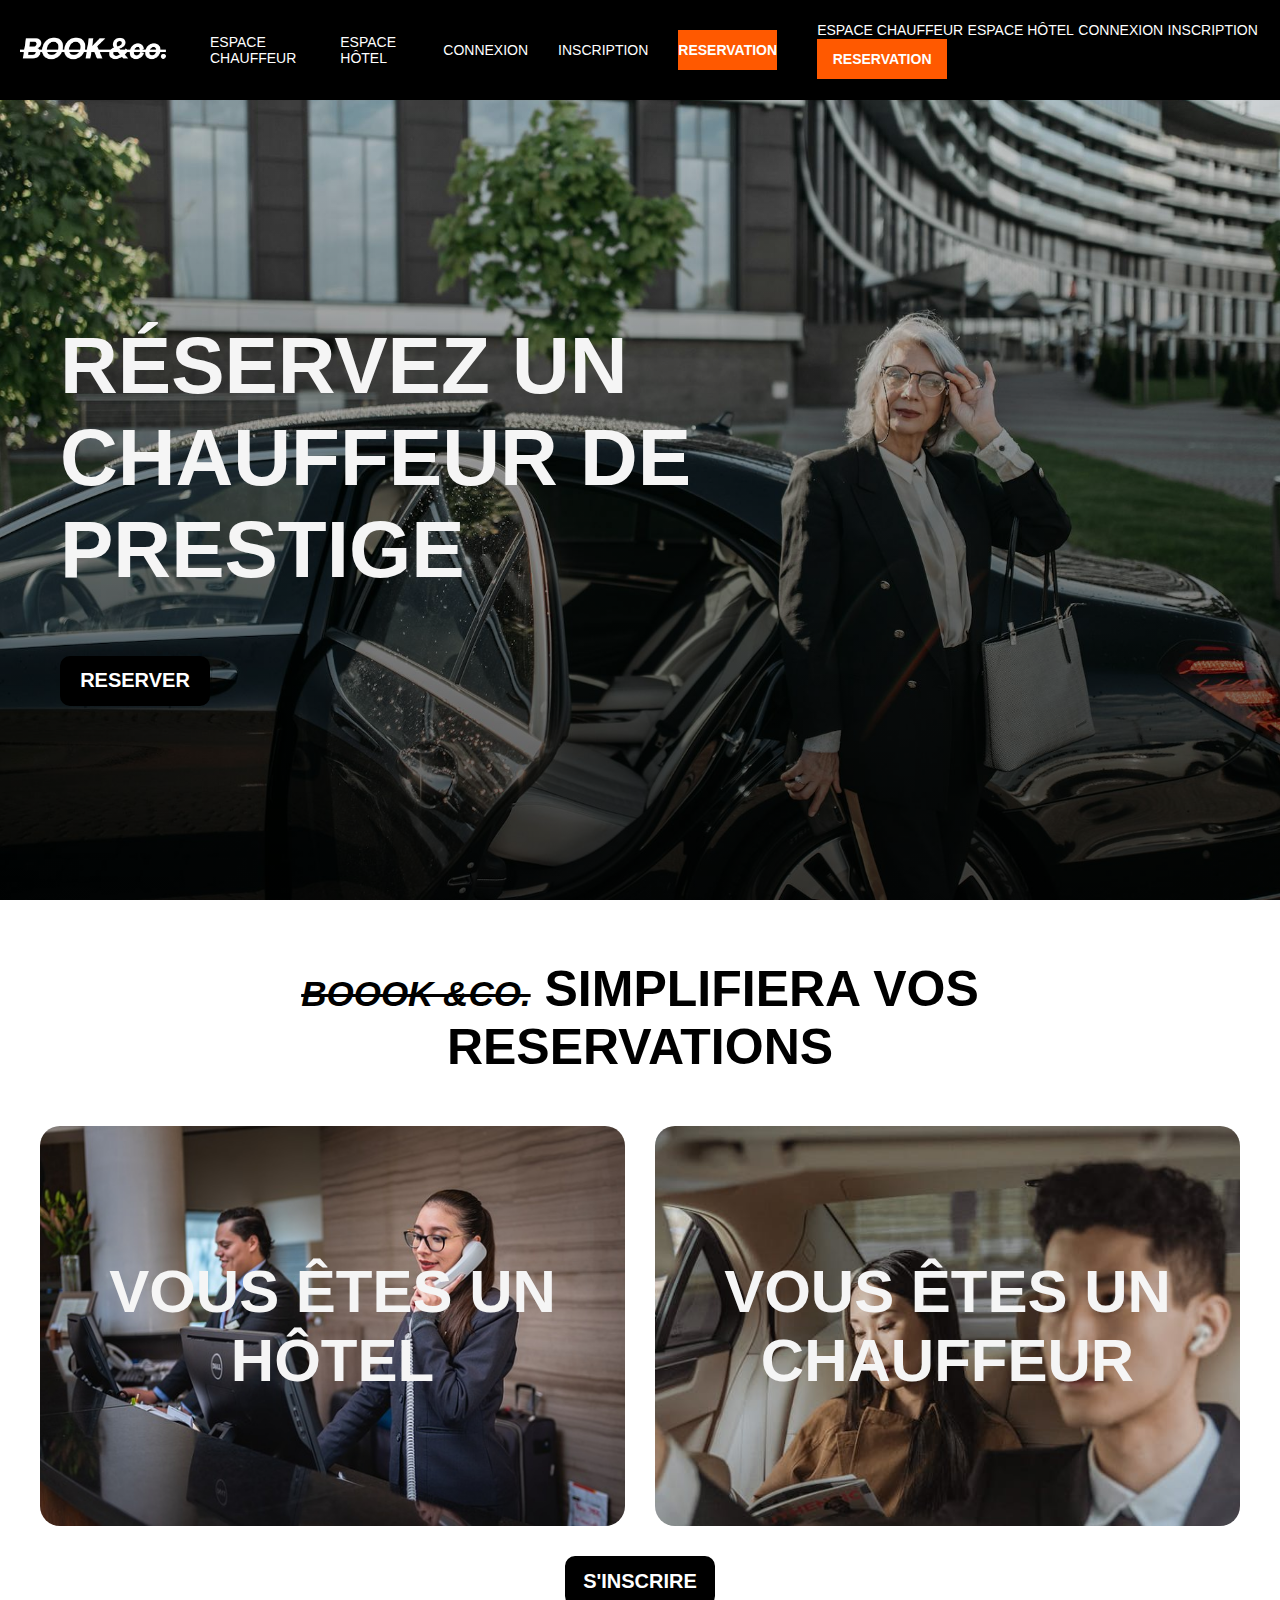
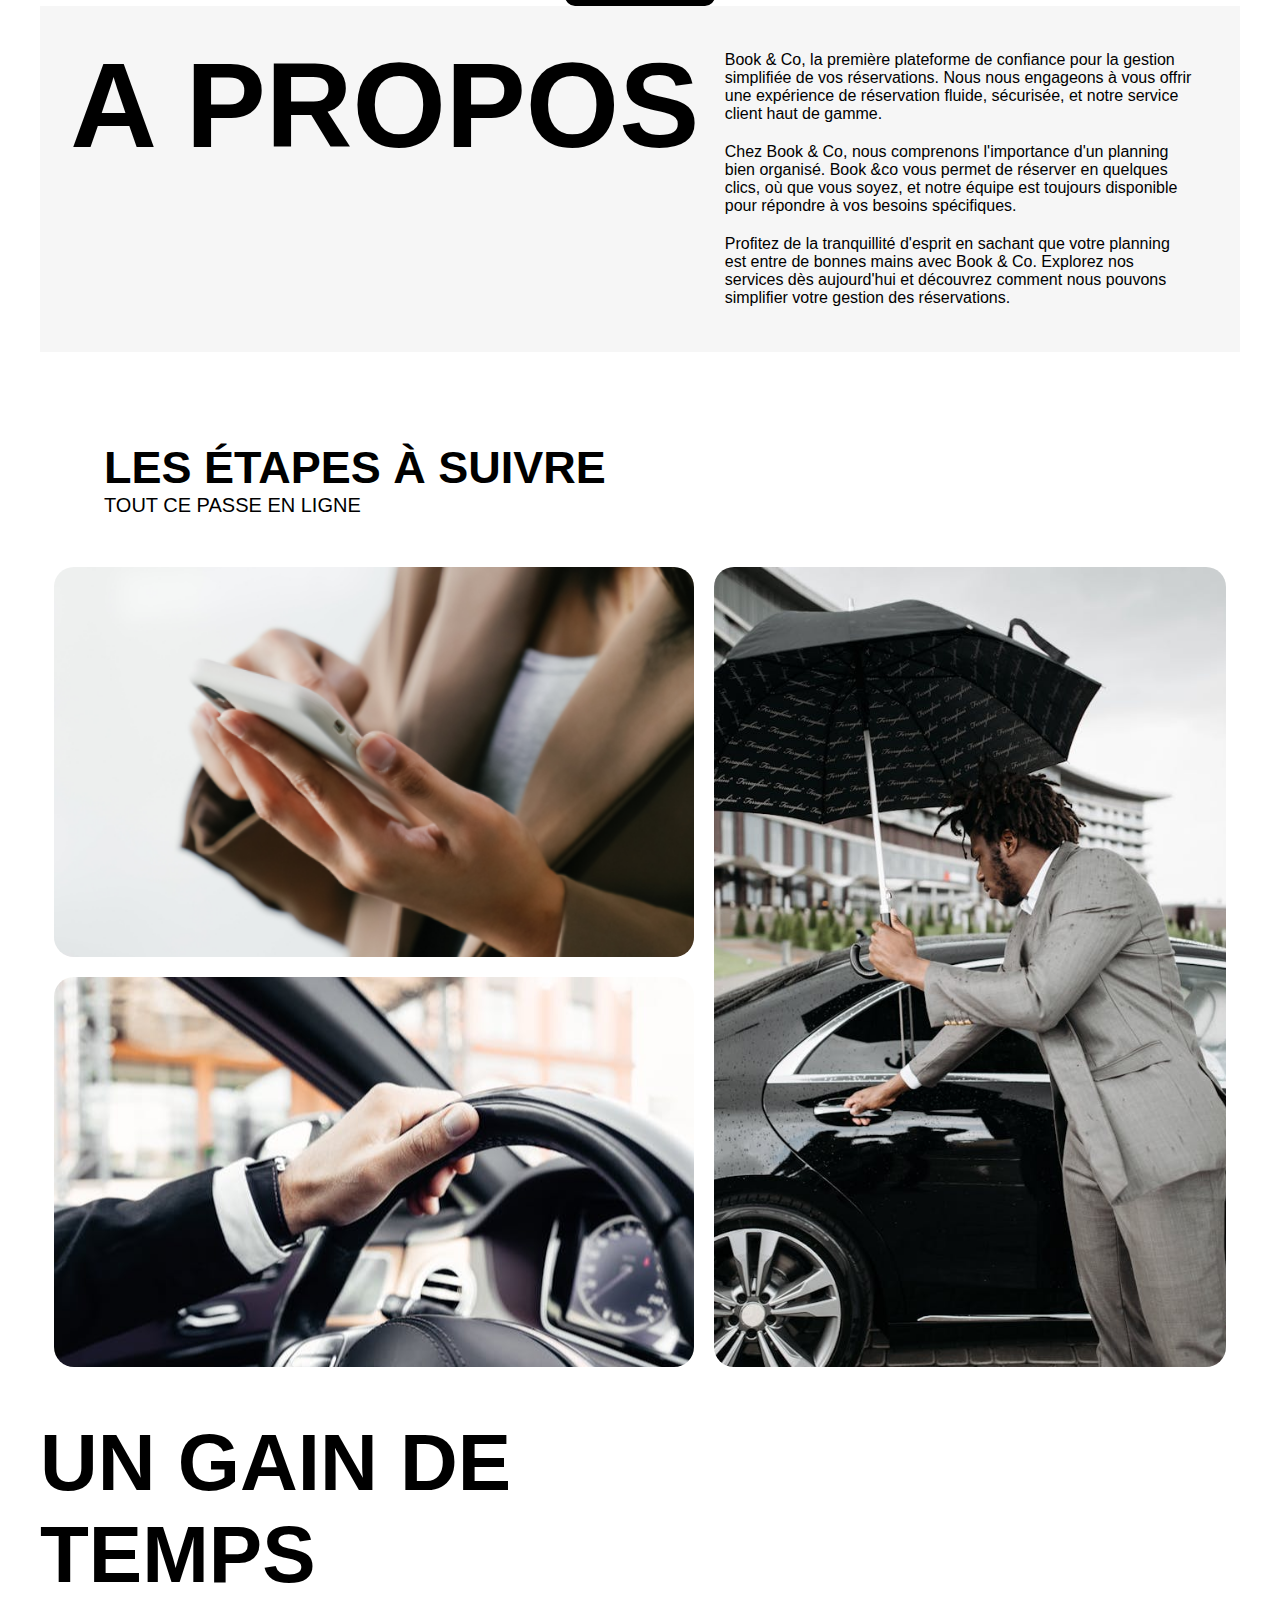
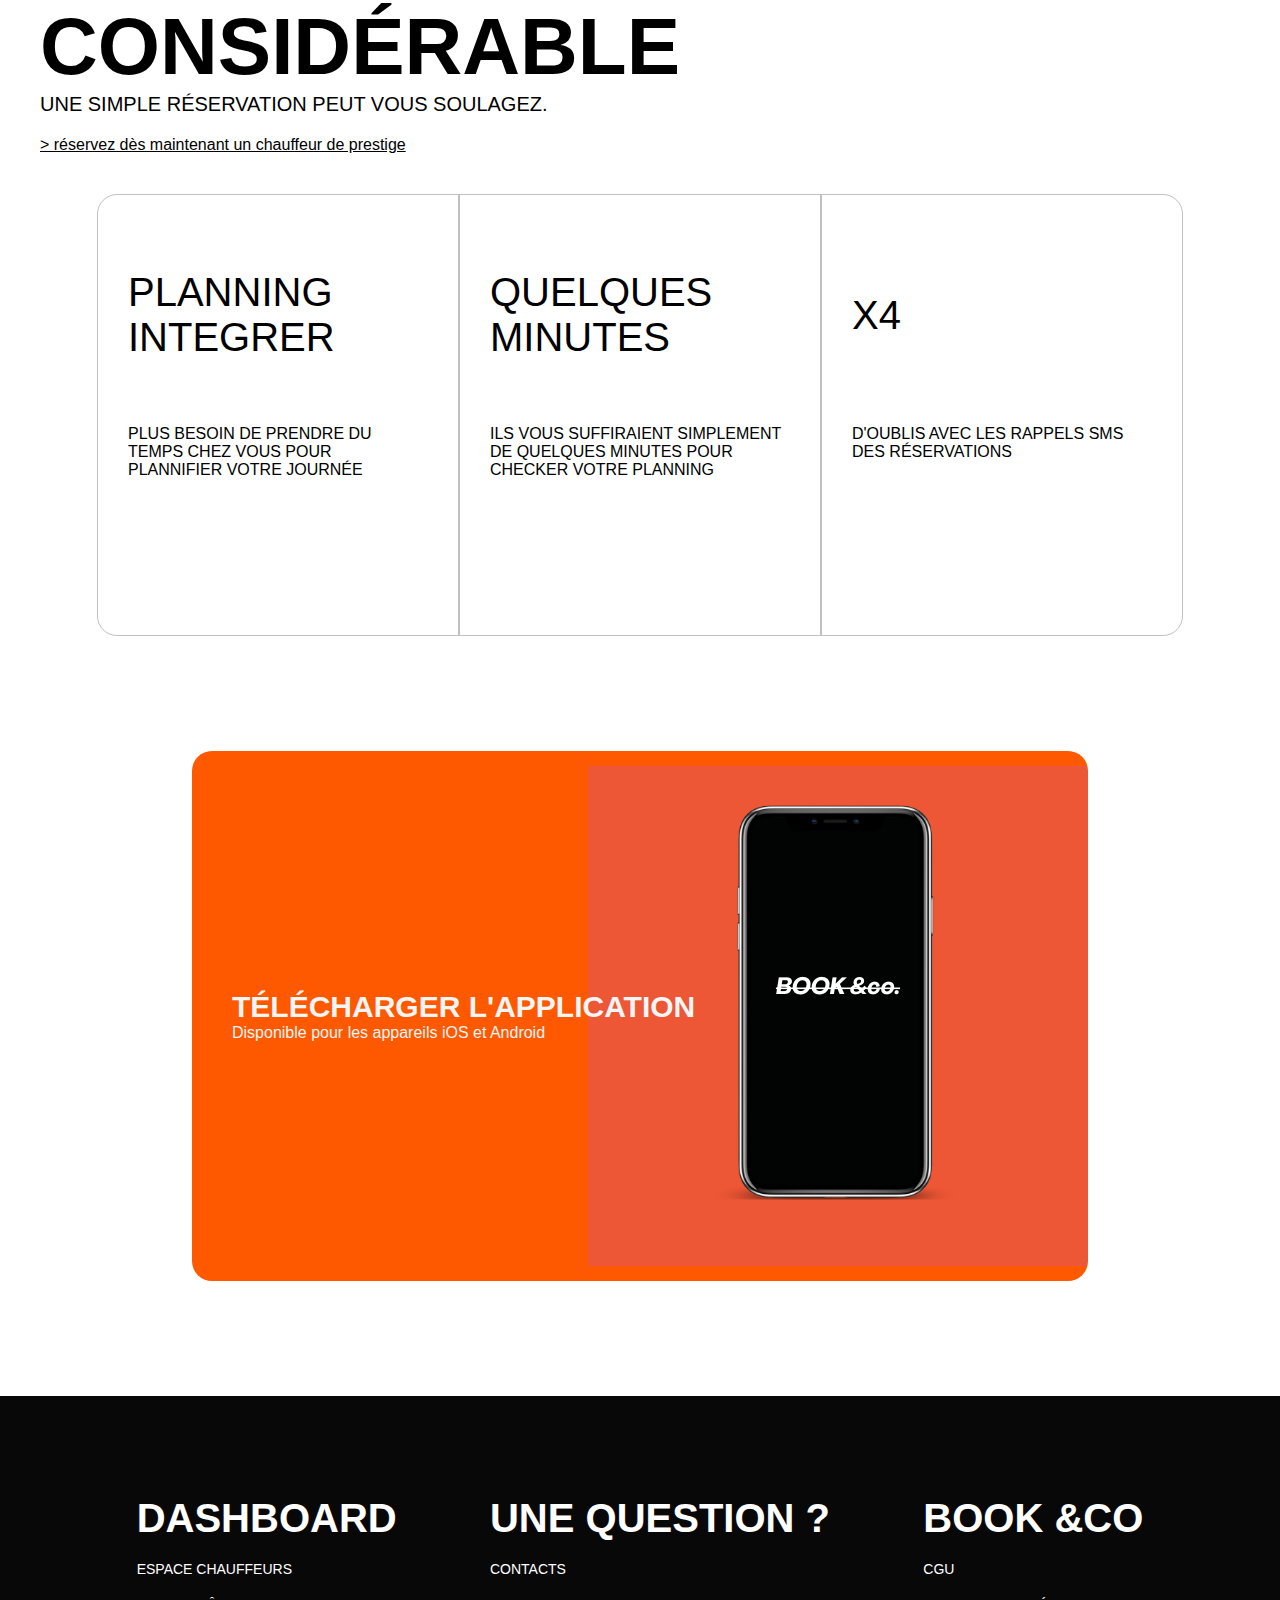
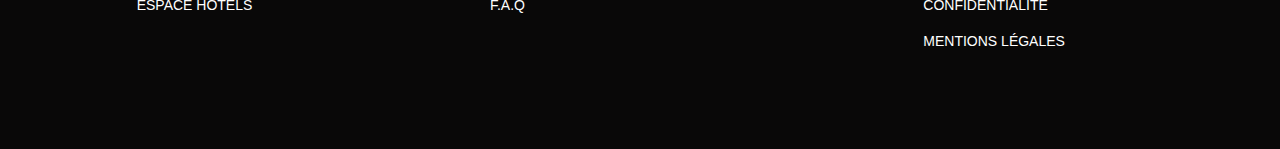
==== index.html @ 55574e7c "projet-final-fitia" ====
<!DOCTYPE html>
<html lang="fr">
  <head>
    <meta charset="UTF-8" />
    <meta name="viewport" content="width=device-width, initial-scale=1.0" />
    <link rel="stylesheet" href="asset/css/style.css" />
    <link rel="stylesheet" href="asset/css/index.css" />
    <script src="asset/js/main.js" defer></script>
    <title>Boook &co</title>
  </head>
  <body>
    <section class="header">
      <div class="barre-nav">
        <div>
          <a href="#"
            ><img src="asset/img/BOOK &co (10).png" alt="logo" width="150px"
          /></a>
        </div>
        <div class="barre-nav-link">
          <a href="">Espace Chauffeur</a>
          <a href="">Espace Hôtel</a>
          <a href="view/connexion.html">connexion</a>
          <a href="">Inscription</a>
          <button class="btn-nav-barre">
            <a href="view/reservation.html">Reservation</a>
          </button>
        </div>
        <div class="menu-burger" id="burger">
          <img src="asset/img/BOOK &co (13).png" alt="" />
        </div>
        <div class="active">
          <a href="">Espace Chauffeur</a>
          <a href="">Espace Hôtel</a>
          <a href="view/connexion.html">connexion</a>
          <a href="">Inscription</a>
          <button class="btn-nav-barre">
            <a href="view/reservation.html">Reservation</a>
          </button>
        </div>
      </div>

      <div class="accroche">
        <h2>Réservez un chauffeur de prestige</h2>
        <button type="button" class="btn">Reserver</button>
      </div>
    </section>
    <main class="main">
      <div class="title-main">
        <h1>
          <span class="title-custom">Boook &co.</span> simplifiera vos
          reservations
        </h1>
      </div>

      <section class="info-parent">
        <div class="info">
          <h1>Vous êtes un Hôtel</h1>
        </div>

        <div class="info-2">
          <h1>Vous êtes un Chauffeur</h1>
        </div>
      </section>
      <div class="btn-sign">
        <button type="submit" class="btn">
          <a href="view/connexion.html">s'inscrire</a>
        </button>
      </div>

      <section class="block-a-propos">
        <div>
          <h2>A propos</h2>
        </div>
        <div class="p-block-a-propos">
          <p>
            Book & Co, la première plateforme de confiance pour la gestion
            simplifiée de vos réservations. Nous nous engageons à vous offrir
            une expérience de réservation fluide, sécurisée, et notre service
            client haut de gamme.
          </p>

          <p>
            Chez Book & Co, nous comprenons l'importance d'un planning bien
            organisé. Book &co vous permet de réserver en quelques clics, où que
            vous soyez, et notre équipe est toujours disponible pour répondre à
            vos besoins spécifiques.
          </p>

          <p>
            Profitez de la tranquillité d'esprit en sachant que votre planning
            est entre de bonnes mains avec Book & Co. Explorez nos services dès
            aujourd'hui et découvrez comment nous pouvons simplifier votre
            gestion des réservations.
          </p>
        </div>
      </section>

      <article class="a-propos">
        <div class="article">
          <div class="title-article">
            <div>
              <h2>Les étapes à suivre</h2>
            </div>
            <div>
              <p>Tout ce passe en ligne</p>
            </div>
          </div>
          <div class="all-block-article">
            <div class="blocks-left">
              <div class="block-article"></div>

              <div class="block-article-2"></div>
            </div>

            <div class="block-custom"></div>
          </div>
        </div>
      </article>
      <section>
        <div class="block-title-a-propos">
          <div class="title-a-propos">
            <h1>Un gain de temps considérable</h1>
            <p>une simple réservation peut vous soulagez.</p>
          </div>

          <div>
            <a href="view/reservation.html" class="p-article">
              > réservez dès maintenant un chauffeur de prestige</a
            >
          </div>
        </div>
        <section class="table-parent-three">
          <div class="table-div-parent-1">
            <div class="title-div-table">
              <h2>Planning integrer</h2>
            </div>
            <div class="p-div-table">
              <p>
                plus besoin de prendre du temps chez vous pour plannifier votre
                journée
              </p>
            </div>
          </div>
          <div class="table-div-parent">
            <div class="title-div-table">
              <h2>Quelques minutes</h2>
            </div>
            <div class="p-div-table">
              <p>
                Ils vous suffiraient simplement de quelques minutes pour checker
                votre planning
              </p>
            </div>
          </div>
          <div class="table-div-parent-2">
            <div class="title-div-table">
              <h2>x4</h2>
            </div>
            <div class="p-div-table">
              <p>D'oublis avec les rappels sms des réservations</p>
            </div>
          </div>
        </section>
      </section>

      <section class="download">
        <div class="download-div">
          <h1 class="title-download">Télécharger l'application</h1>
          <p>Disponible pour les appareils iOS et Android</p>
        </div>
      </section>
    </main>

    <footer>
      <section class="link-footer">
        <nav class="section-footer">
          <h2>Dashboard</h2>
          <a href="">Espace Chauffeurs</a>
          <a href="">Espace Hôtels</a>
        </nav>
        <nav class="section-footer">
          <h2>Une question ?</h2>
          <a href="">Contacts</a>
          <a href="">F.A.Q</a>
        </nav>
        <nav class="section-footer">
          <h2>BOOK &co</h2>
          <a href="view/cgu.html">CGU</a>
          <a href="view/confidentialite.html">Confidentialité</a>
          <a href="view/mentionslegales.html">Mentions Légales</a>
        </nav>
      </section>
    </footer>
  </body>
</html>
---- asset/css/style.css ----
*{
    margin: 0;
    padding: 0;
    box-sizing: border-box;
}

body{
    font-family: Helvetica, sans-serif;
    background: #fff;
}

html{
    scroll-behavior: smooth;
}

.header{
    background: linear-gradient(100px 100px 100px rgb(0, 0, 0));
}

.barre-nav{
    display: flex;
    justify-content: space-between;
    align-items: center;
    gap: 40px;
    height: 100px;
    background: rgb(0, 0, 0);
    padding: 20px;  

}

.barre-nav-link{
    display: flex;
    justify-content: space-between;
    align-items: center;
    gap: 30px;
    
}

.menu-burger{
   display: none
}

a{
    text-decoration: none;
    color: rgb(255, 255, 255);
    text-transform: uppercase;
    font-size: 14px;
}

a:hover{
    color: rgb(255, 89, 0);
    transition: 0.5s;
}




.btn{
    width: 150px;
    height: 50px;
    background: black;
    border: 2px solid black;
    border-radius: 10px;
    font-size: 20px;
    color: white;
    font-weight: 600;
    text-transform: uppercase;
    
}

.btn:hover{
    border: 2px solid rgb(255, 89, 0);
    background: rgb(255, 89, 0);
    transition: 0.5s;
}
---- asset/css/index.css ----
.header{
    z-index: 10;
    position: relative;
    height: 100vh;
    background: linear-gradient(rgba(10, 10, 10, 0), rgba(0, 0, 0, 0.666)), url(../img/pexels-pavel-danilyuk-8425447.jpg);
    background-attachment: fixed;
    background-size: cover;
    background-position: bottom center;
    background-repeat: no-repeat;
}

.btn-nav-barre{
    height: 40px;
    width: 130px;
    background-color: rgb(255, 89, 0);
    border: none;
    a{
        color: white;
        font-weight: 600;
        font-family:Helvetica, sans-serif;
    }
}

.btn-nav-barre:hover{
    border: 2px solid white;
    transition: 0.5s;
}

.accroche{
    display: flex;
    flex-direction: column;
    justify-content: center;
    align-items: flex-start;
    gap: 60px;
    height: 85vh;
    width: 70vw;
    padding: 60px 0 0 60px;
    

    h2{
        text-transform: uppercase;
        font-family: Helvetica, sans-serif;
        font-size: 80px;
        color: whitesmoke;
        
    }
}

.main{
    background: #fff;
    margin: 40px;
}

.title-main{
    display: flex;
    justify-content: center;
    align-items: center;
    text-align: center;
    text-transform: uppercase;
    font-size: 25px;
    color: black;
    position: static;
    padding-top: 20px;

    h1{
        width: 700px;

        .title-custom{
        text-decoration: line-through ;
        font-style: italic;
        font-weight:900;
        text-transform: uppercase;
        font-size: 35px;
        color: black;
        }
    }
}

.block-a-propos{
    display: flex;
    justify-content: space-around;
    align-items: flex-start;
    background: rgba(128, 128, 128, 0.071);
    padding: 30px;
    gap: 10px;
    margin-block: 50px 0 0 0;
    h2{
        font-size: 120px;
        text-transform: uppercase;
    }
}

.p-block-a-propos{
    display: flex;
    flex-direction: column;
    justify-content: flex-start;
    align-items: flex-start;
    gap: 20px;
    width: 500px;
    padding: 15px;

}

.info-parent{
    display: flex;
    justify-content: space-around;
    gap: 30px;
    color: rgb(8, 8, 8);
    margin-top: 50px;
    min-height: 400px;
    
}

.info{
    display: flex;
    flex-direction: column;
    justify-content: center;
    align-items: center;
    text-align: center;
    gap: 15px;
    width: 600px;
    background: url(../img/receptionists-5975962_640.jpg) rgb(255, 89, 0);
    background-size: cover;
    background-position: center center;
    height: 400px;
    min-height: 400px;
    border-radius: 20px;
    padding: 30px;
    text-transform: uppercase;
    font-size: 30px;
    color: whitesmoke;
}

.info-2{
    display: flex;
    flex-direction: column;
    justify-content: center;
    align-items: center;
    text-align: center;
    gap: 15px;
    width: 600px;
    background: url(../img/pexels-ron-lach-9519970.jpg) rgb(255, 89, 0);
    background-size: cover;
    background-position: 5% 10%;
    height: 400px;
    min-height: 400px;
    border-radius: 20px;
    padding: 30px;
    
    text-transform: uppercase;
    font-size: 30px;
    color: whitesmoke;
}

.info-2:hover{
    background: rgb(255, 89, 0);
    transition: 3s;
}

.info:hover{
    background: rgb(255, 89, 0);
    transition: 1s;
}

.btn-sign{
    display: flex;
    justify-content: center;
    align-items: center;
    margin-top: 30px;

    a{
        font-size: 20px;
    }

    font-size: 20px;
    a:hover{
        color: white;
    }
}

.a-propos{
    color: white;
    margin-top: 40px;
    display: flex;
    justify-content: space-around;
    align-items: flex-start;
    background: rgb(255, 255, 255);
}

.block-title-a-propos{
    display: flex;
    flex-direction: column;
    justify-content: center;
    align-items: flex-start;
    width: 60vw;
    gap: 20px;
    
    
}

.title-a-propos{
   
    text-transform: uppercase;
    font-family: Helvetica, sans-serif;
    font-size: 40px;
    color: black;
    

    p{
        font-size: 20px;
    }
}

.p-a-propos{
    display: flex;
    flex-direction: column;
    align-items: start;
    justify-content: center;
    gap: 10px;
    
}





.table-parent-three{
    display: flex;
    justify-content: center;
    align-items: center;
    flex-wrap: wrap;
    color: black;
    margin-block: 40px;
}

.table-div-parent-1{
    display: flex;
    flex-direction: column;
    justify-content: flex-start;
    align-items: flex-start;
    gap: 20px;
    padding: 30px;
    border: 1px solid rgba(128, 128, 128, 0.495); 
    
    border-radius: 20px 0 0 20px;
}

.table-div-parent-2{
    display: flex;
    flex-direction: column;
    justify-content: flex-start;
    align-items: flex-start;
    gap: 20px;
    padding: 30px;
    border: 1px solid rgba(128, 128, 128, 0.495); 
    border-radius: 0 20px 20px 0;

}

.table-div-parent{
    display: flex;
    flex-direction: column;
    justify-content: flex-start;
    align-items: flex-start;
    gap: 20px;
    padding: 30px;
    border: 1px solid rgba(128, 128, 128, 0.495); 
    
    
}

.title-div-table{
    display: flex;
    justify-content: flex-start;
    align-items: flex-start;
    
    height: 20vh;
    align-items: center;
    width: 300px;
    h2{
        display: flex;
        align-items: flex-start;
        text-transform: uppercase;
        font-family: Helvetica, sans-serif;
        font-size: 40px;
        font-weight: 300;
    }
}

.p-div-table{
    text-transform: uppercase;
    height: 20vh;
    width: 300px;

}

.all-block-article{
    display: flex;
    justify-content: center;
    align-items: center;
    margin-top: 50px;
    gap: 20px;
    
    
    
}

.blocks-left{
    display: flex;
    flex-direction: column;
    justify-content: center;
    align-items: center;
    gap: 20px;

}

.article{
    margin-block: 50px;
}

.title-article{
    margin-inline: 50px;
    color: black;
    font-size: 30px;
    text-transform: uppercase;
    font-family: Helvetica, sans-serif;

    p{
        font-size: 20px;
    }
}

.p-article{
    display: flex;
    justify-content: flex-start;
    color: black;
    text-decoration: underline;
    text-transform:none;
    font-size: 16px;
}

.p-article:hover{
    color: rgb(255, 89, 0);
}

.block-article{
    gap: 15px;
    background: url(../img/BOOK\ &co\ \(11\).png) no-repeat;
    background-size: cover;
    background-position: center;
    width: 100%;
    height: 390px;
    border-radius: 20px;
    padding: 30px;
   
}

.block-article-2{
    background: url(../img/pexels-453707837-15535503.jpg);
    background-position: center;
    background-size: cover;
    gap: 15px;
    height: 390px;
    width: 50vw;
    border-radius: 20px;
    padding: 30px;
}

.block-custom{
    background: url(../img/pexels-pavel-danilyuk-8425054.jpg) no-repeat;
    background-position: top center;
    background-size: cover;
    gap: 15px;
    width: 40vw;
    border-radius: 20px;
    height: 800px;
    padding: 30px;
}


.download{
    display: flex;
   justify-content: center;
   align-items: center;
    gap: 15px;
    border-radius: 20px;
    padding: 20px;
    color: whitesmoke;

    .title-download{
        
        text-transform: uppercase;
        font-family: Helvetica, sans-serif;
        font-size: 30px;
        color: whitesmoke;
        

    }
}

.download-div{
    display: flex;
    flex-direction: column;
    align-items: left;
    justify-content: center;
    width: 70vw;
    height: 530px;
    background: rgb(255, 89, 0) url(../img/BOOK\ &co\ \(2\).png) no-repeat;
    background-position: center right;
    border-radius: 20px;
    padding: 40px;
    margin-top: 55px;
    margin-bottom: 55px;
    color: whitesmoke;
}

footer{
    
    background: rgb(9, 8, 8);
    display: flex;
    justify-content: center;
    align-items: center;
}

.link-footer{
    display: flex;
    justify-content: space-around;
    align-items: start;
    flex-direction: row;
    width: 100%;
    gap: 20px;
    padding: 100px;
}

.section-footer{
    display: flex;
    flex-direction: column;
    justify-content: center;
    align-items: start;
    font-size: 20px;
    gap: 20px;
    
    h2{
        font-size: 40px;
        text-transform: uppercase;
        color: #fff
    }

  
}

@media screen and (max-width: 775px) {
    .info-parent{
        flex-wrap: wrap;
        gap: 25px;
    }

    .a-propos{
        flex-wrap: wrap;
    }

    .barre-nav-link{
        display: none;
    }

    .menu-burger{
        display: flex;
        justify-content: center;
        align-items: center;
        width: 24px;
    }

    .how{
        width: 600px;
    }

    .how-custom{
        width: 600px;
        margin-top: 20px;
    }

    .block-a-propos{
        display: flex;
        flex-direction: column;
        justify-content: center;
        align-items: center;
        text-align: center;
        h2{
            font-size: 40px;
        }
    }

    .p-block-a-propos{
        width: 100%;
        padding: 20px;
    }

    .article{
        width: 100%;
        justify-content: center;
        align-items: center;
        text-align: center;
        
    }

    .block-title-a-propos{
        display: flex;
        justify-content: center;
        align-items: center;
        width: 100%;
    }

    .all-block-article{
        flex-direction: column;
    }

    .block-article{
        width: 90vw;
    }
    
    .block-article-2{
        width: 90vw;
    }
    
    .block-custom{
        width: 90vw;
        height: 400px;
        background-position: bottom;
    }

    .download-div{
        height: 100px;
        width: 90vw;
        background: none rgb(255, 89, 0);
        background-size: cover;
        background-position: center center;
        justify-content: center;
        p{
            display: none;
        }
    }

    .link-footer{
        flex-direction: column;
    }

    .accroche {
        width: 100%;
        display: flex;
        align-items: center;
        justify-content: center;
        height: 40vh;
        text-align: center;
        padding: 50px;
        background: black;
        color: white;
        h2{
            font-size: 40px;
            
        }

        button{
            display: flex;
            justify-content: center;
            align-items: center;
            background: whitesmoke;
            padding: 20px;
            color: black
        }
    }

    .header{
        background: none;
        height: 50vh;
        img{
            width: 90px;
        }
    }


    .download-div{
        margin-top: 10px;
    }

    
    .active{
        display: flex;
        flex-direction: column;
        justify-content: flex-end;
        align-items: flex-end;
        gap: 20px;
        background: rgba(128, 128, 128, 0.27);
        width: 300px;
        padding: 30px;
        border-radius: 20px;
      }
}
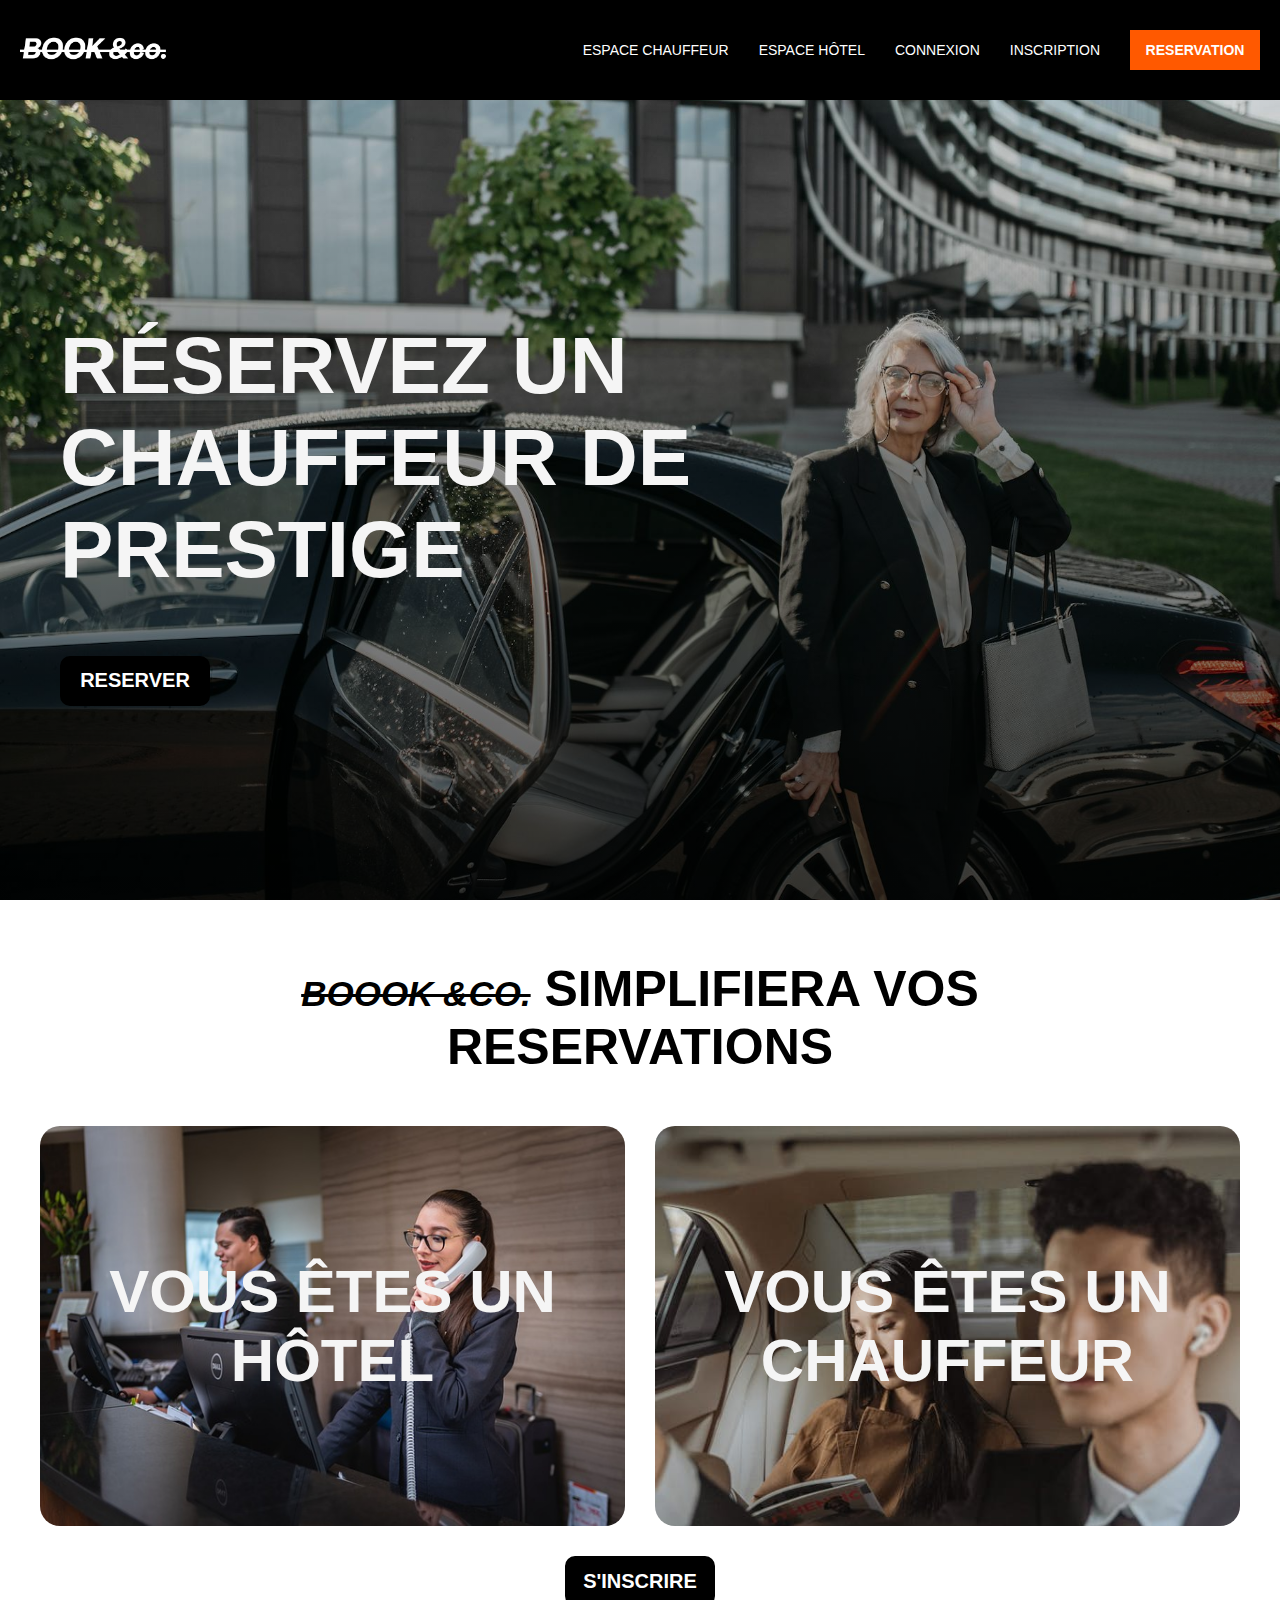
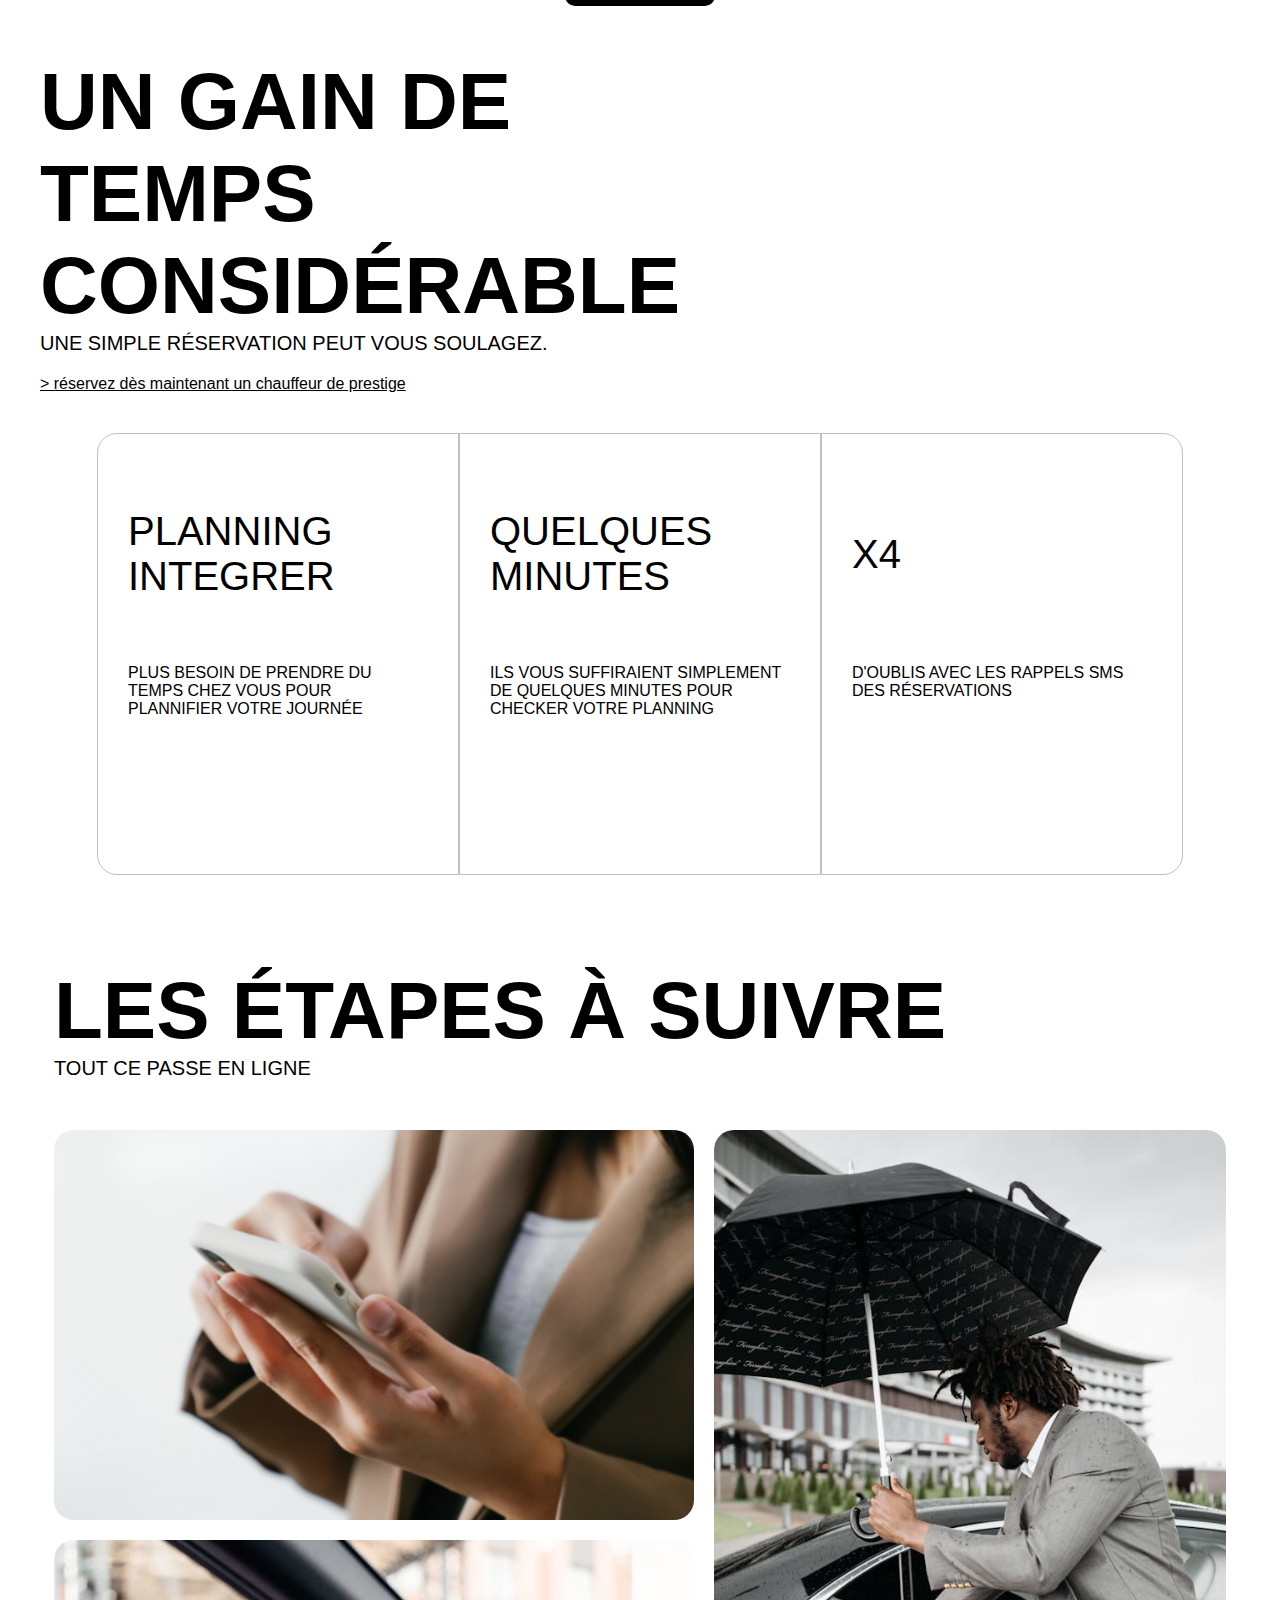
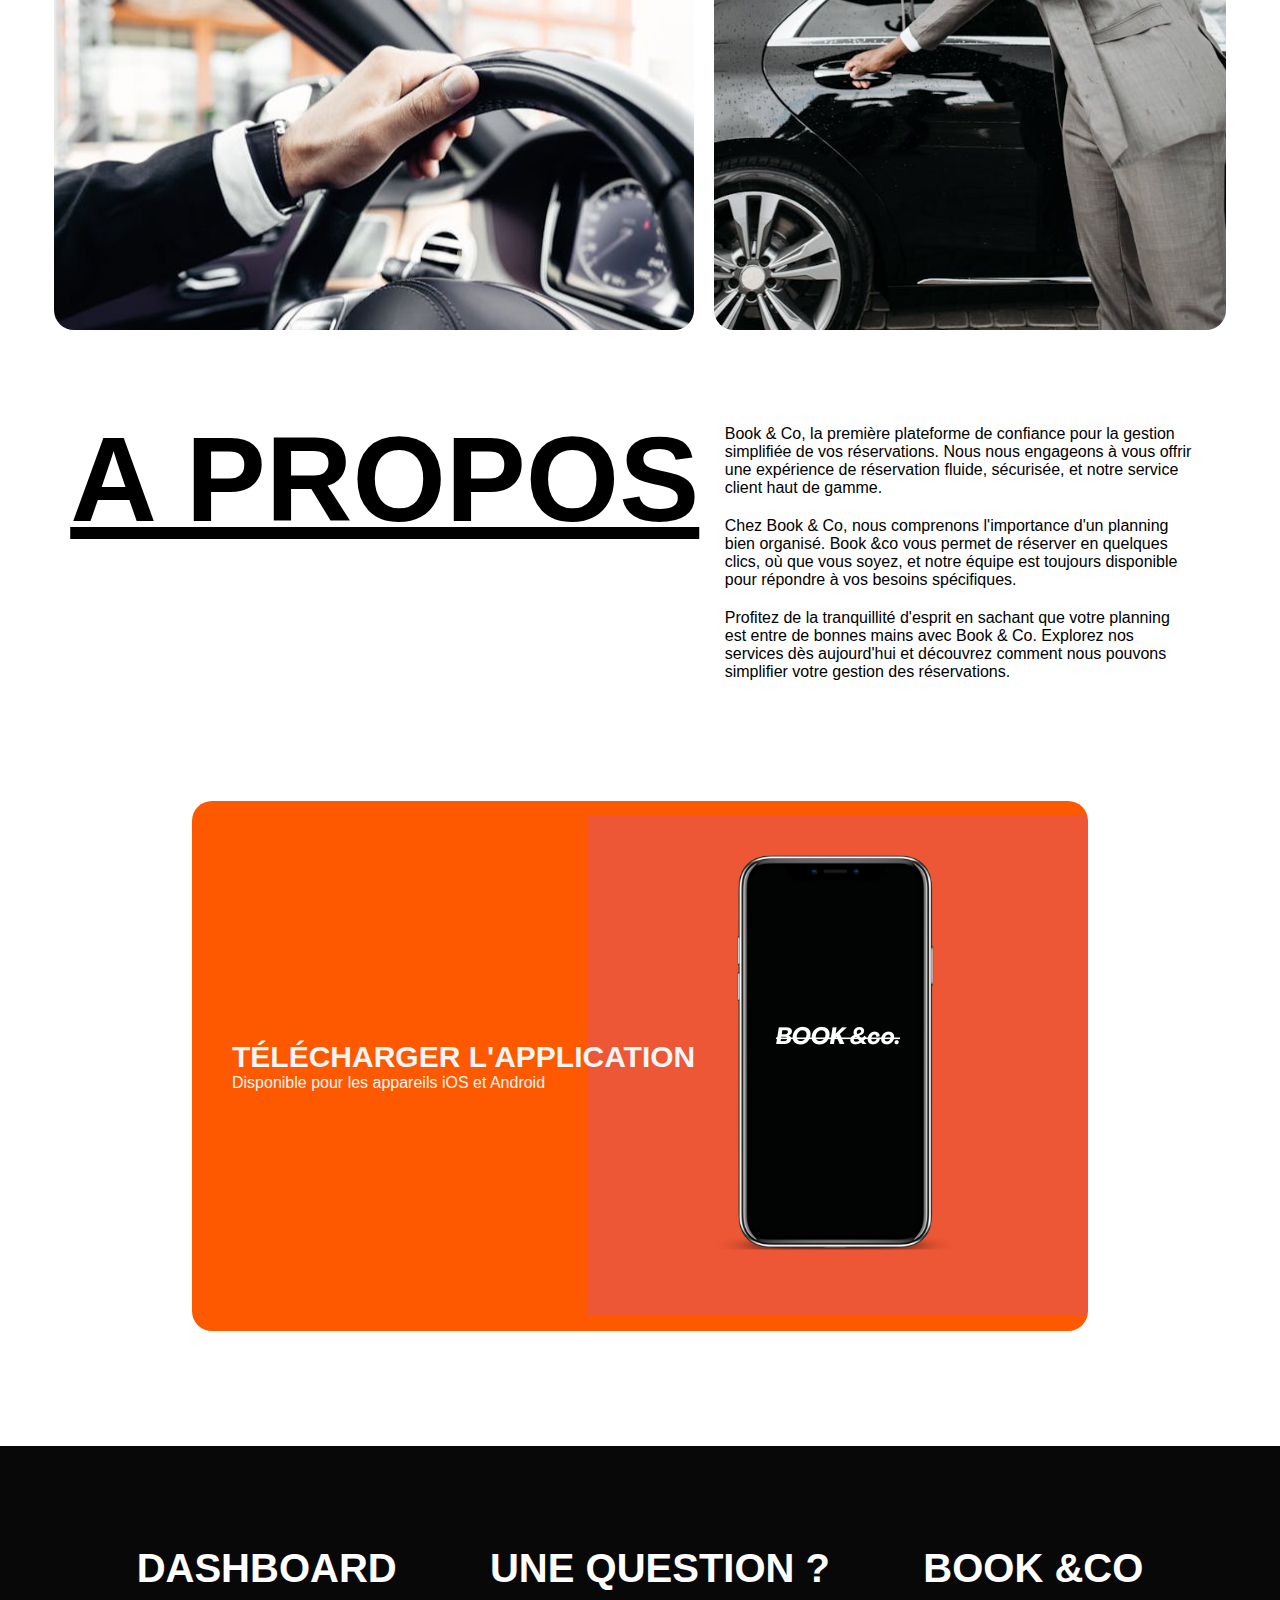
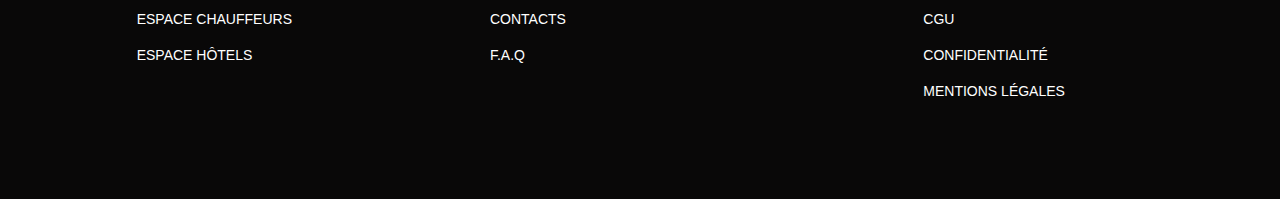
==== commit 21ab3d79: "maj" ====
--- a/index.html
+++ b/index.html
@@ -6,6 +6,10 @@
     <link rel="stylesheet" href="asset/css/style.css" />
     <link rel="stylesheet" href="asset/css/index.css" />
     <script src="asset/js/main.js" defer></script>
+    <link
+      rel="stylesheet"
+      href="https://cdnjs.cloudflare.com/ajax/libs/font-awesome/6.0.0/css/all.min.css"
+    />
     <title>Boook &co</title>
   </head>
   <body>
@@ -19,16 +23,16 @@
         <div class="barre-nav-link">
           <a href="">Espace Chauffeur</a>
           <a href="">Espace Hôtel</a>
-          <a href="view/connexion.html">connexion</a>
-          <a href="">Inscription</a>
+          <a href="view/connexion.html">Connexion</a>
+          <a href="view/inscription.html">Inscription</a>
           <button class="btn-nav-barre">
             <a href="view/reservation.html">Reservation</a>
           </button>
         </div>
         <div class="menu-burger" id="burger">
-          <img src="asset/img/BOOK &co (13).png" alt="" />
+          <i class="fa-solid fa-bars" style="color: #ffffff"></i>
         </div>
-        <div class="active">
+        <div class="hidden" id="menu">
           <a href="">Espace Chauffeur</a>
           <a href="">Espace Hôtel</a>
           <a href="view/connexion.html">connexion</a>
@@ -66,7 +70,74 @@
           <a href="view/connexion.html">s'inscrire</a>
         </button>
       </div>
+      <section>
+        <div class="block-title-a-propos">
+          <div class="title-a-propos">
+            <h1>Un gain de temps considérable</h1>
+            <p>une simple réservation peut vous soulagez.</p>
+          </div>
 
+          <div>
+            <a href="view/reservation.html" class="p-article">
+              > réservez dès maintenant un chauffeur de prestige</a
+            >
+          </div>
+        </div>
+      </section>
+      <section class="table-parent-three">
+        <div class="table-div-parent-1">
+          <div class="title-div-table">
+            <h2>Planning integrer</h2>
+          </div>
+          <div class="p-div-table">
+            <p>
+              plus besoin de prendre du temps chez vous pour plannifier votre
+              journée
+            </p>
+          </div>
+        </div>
+        <div class="table-div-parent">
+          <div class="title-div-table">
+            <h2>Quelques minutes</h2>
+          </div>
+          <div class="p-div-table">
+            <p>
+              Ils vous suffiraient simplement de quelques minutes pour checker
+              votre planning
+            </p>
+          </div>
+        </div>
+        <div class="table-div-parent-2">
+          <div class="title-div-table">
+            <h2>x4</h2>
+          </div>
+          <div class="p-div-table">
+            <p>D'oublis avec les rappels sms des réservations</p>
+          </div>
+        </div>
+      </section>
+      
+      <article class="a-propos">
+        <div class="article">
+          <div class="title-article">
+            <div>
+              <h1>Les étapes à suivre</h1>
+            </div>
+            <div>
+              <p>Tout ce passe en ligne</p>
+            </div>
+          </div>
+          <div class="all-block-article">
+            <div class="blocks-left">
+              <div class="block-article"></div>
+              
+              <div class="block-article-2"></div>
+            </div>
+            
+            <div class="block-custom"></div>
+          </div>
+        </div>
+      </article>
       <section class="block-a-propos">
         <div>
           <h2>A propos</h2>
@@ -94,75 +165,6 @@
           </p>
         </div>
       </section>
-
-      <article class="a-propos">
-        <div class="article">
-          <div class="title-article">
-            <div>
-              <h2>Les étapes à suivre</h2>
-            </div>
-            <div>
-              <p>Tout ce passe en ligne</p>
-            </div>
-          </div>
-          <div class="all-block-article">
-            <div class="blocks-left">
-              <div class="block-article"></div>
-
-              <div class="block-article-2"></div>
-            </div>
-
-            <div class="block-custom"></div>
-          </div>
-        </div>
-      </article>
-      <section>
-        <div class="block-title-a-propos">
-          <div class="title-a-propos">
-            <h1>Un gain de temps considérable</h1>
-            <p>une simple réservation peut vous soulagez.</p>
-          </div>
-
-          <div>
-            <a href="view/reservation.html" class="p-article">
-              > réservez dès maintenant un chauffeur de prestige</a
-            >
-          </div>
-        </div>
-        <section class="table-parent-three">
-          <div class="table-div-parent-1">
-            <div class="title-div-table">
-              <h2>Planning integrer</h2>
-            </div>
-            <div class="p-div-table">
-              <p>
-                plus besoin de prendre du temps chez vous pour plannifier votre
-                journée
-              </p>
-            </div>
-          </div>
-          <div class="table-div-parent">
-            <div class="title-div-table">
-              <h2>Quelques minutes</h2>
-            </div>
-            <div class="p-div-table">
-              <p>
-                Ils vous suffiraient simplement de quelques minutes pour checker
-                votre planning
-              </p>
-            </div>
-          </div>
-          <div class="table-div-parent-2">
-            <div class="title-div-table">
-              <h2>x4</h2>
-            </div>
-            <div class="p-div-table">
-              <p>D'oublis avec les rappels sms des réservations</p>
-            </div>
-          </div>
-        </section>
-      </section>
-
       <section class="download">
         <div class="download-div">
           <h1 class="title-download">Télécharger l'application</h1>
--- a/asset/css/style.css
+++ b/asset/css/style.css
@@ -13,9 +13,7 @@
     scroll-behavior: smooth;
 }
 
-.header{
-    background: linear-gradient(100px 100px 100px rgb(0, 0, 0));
-}
+
 
 .barre-nav{
     display: flex;
@@ -37,7 +35,7 @@
 }
 
 .menu-burger{
-   display: none
+   display: none;
 }
 
 a{
--- a/asset/css/index.css
+++ b/asset/css/index.css
@@ -1,6 +1,4 @@
 .header{
-    z-index: 10;
-    position: relative;
     height: 100vh;
     background: linear-gradient(rgba(10, 10, 10, 0), rgba(0, 0, 0, 0.666)), url(../img/pexels-pavel-danilyuk-8425447.jpg);
     background-attachment: fixed;
@@ -80,13 +78,13 @@
     display: flex;
     justify-content: space-around;
     align-items: flex-start;
-    background: rgba(128, 128, 128, 0.071);
     padding: 30px;
     gap: 10px;
     margin-block: 50px 0 0 0;
     h2{
         font-size: 120px;
         text-transform: uppercase;
+        text-decoration: underline;
     }
 }
 
@@ -166,7 +164,7 @@
     display: flex;
     justify-content: center;
     align-items: center;
-    margin-top: 30px;
+    margin-block: 30px 50px;
 
     a{
         font-size: 20px;
@@ -319,9 +317,8 @@
 }
 
 .title-article{
-    margin-inline: 50px;
     color: black;
-    font-size: 30px;
+    font-size: 40px;
     text-transform: uppercase;
     font-family: Helvetica, sans-serif;
 
@@ -425,7 +422,7 @@
 .link-footer{
     display: flex;
     justify-content: space-around;
-    align-items: start;
+    align-items: flex-start;
     flex-direction: row;
     width: 100%;
     gap: 20px;
@@ -449,6 +446,10 @@
   
 }
 
+.hidden{
+    display: none;
+}
+
 @media screen and (max-width: 775px) {
     .info-parent{
         flex-wrap: wrap;
@@ -465,9 +466,7 @@
 
     .menu-burger{
         display: flex;
-        justify-content: center;
-        align-items: center;
-        width: 24px;
+        flex-direction: column;
     }
 
     .how{
@@ -589,7 +588,7 @@
         justify-content: flex-end;
         align-items: flex-end;
         gap: 20px;
-        background: rgba(128, 128, 128, 0.27);
+        background: rgba(118, 118, 118, 0.415);
         width: 300px;
         padding: 30px;
         border-radius: 20px;
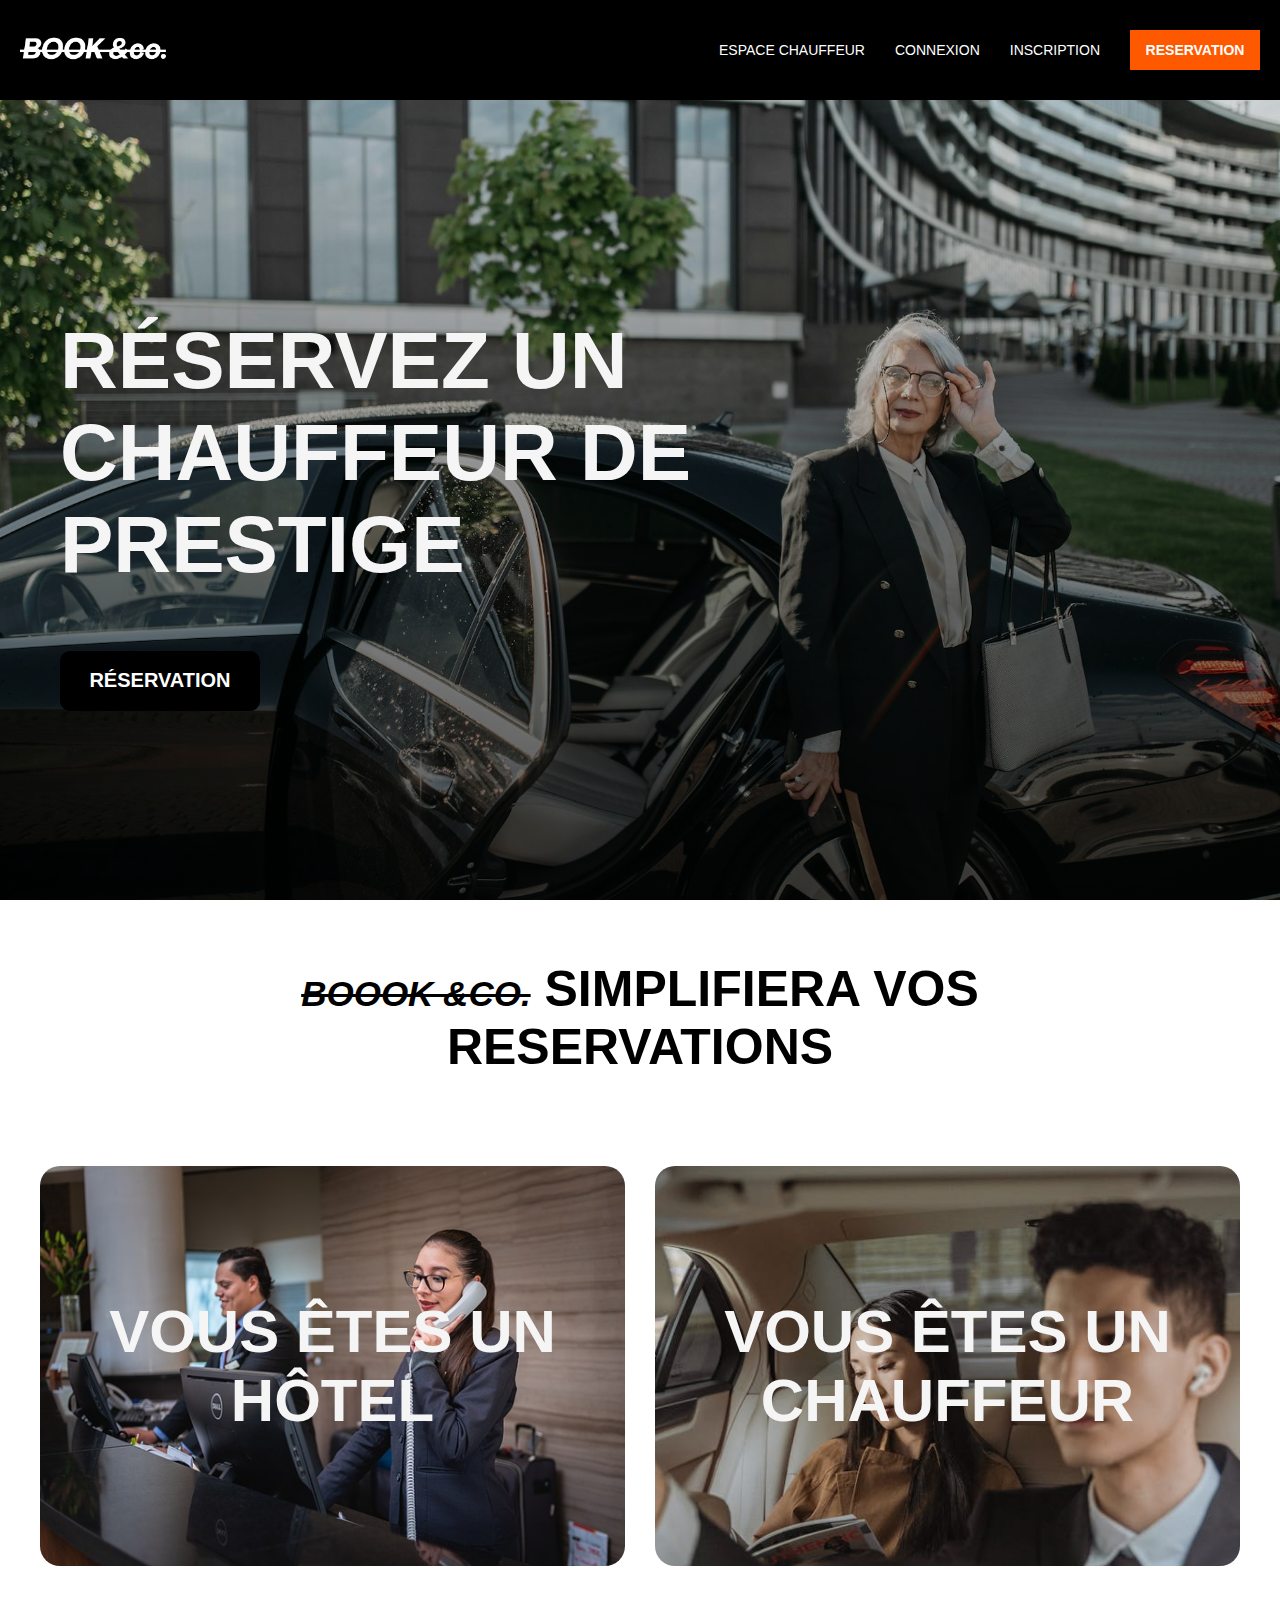
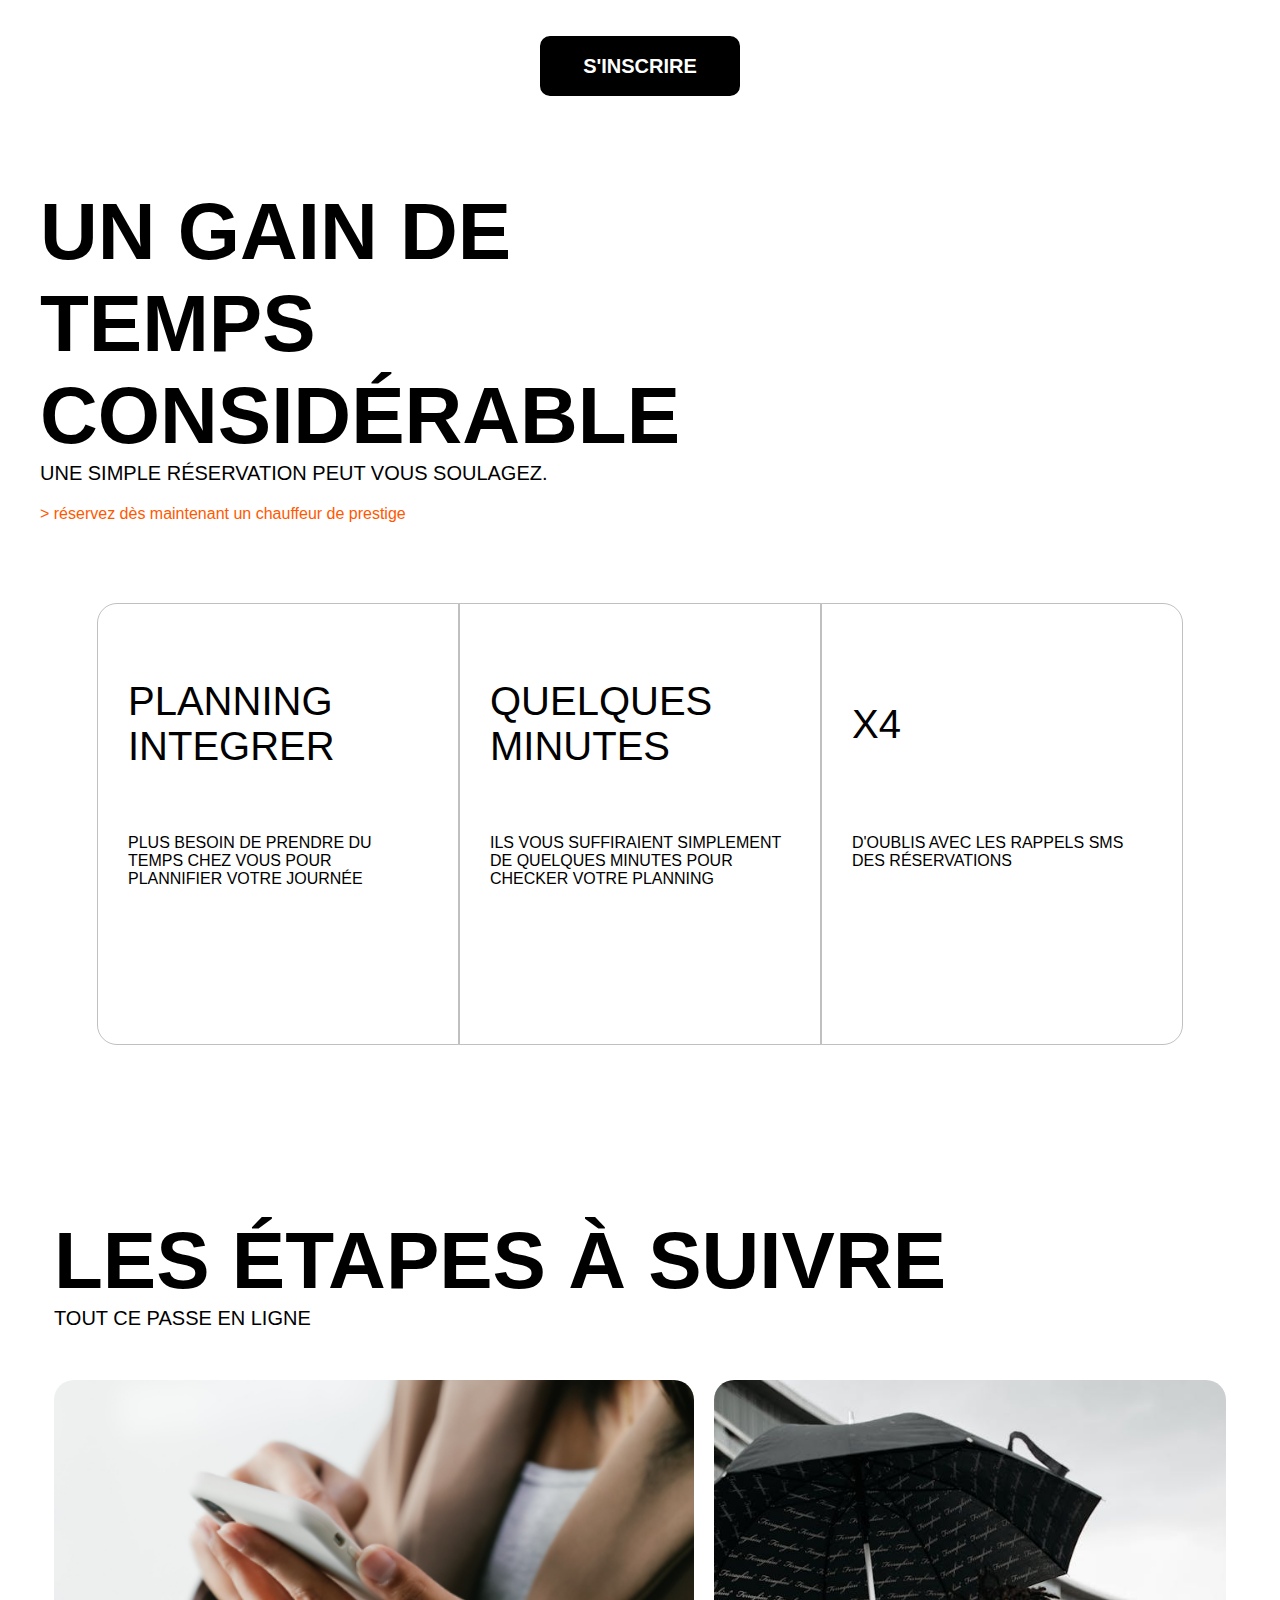
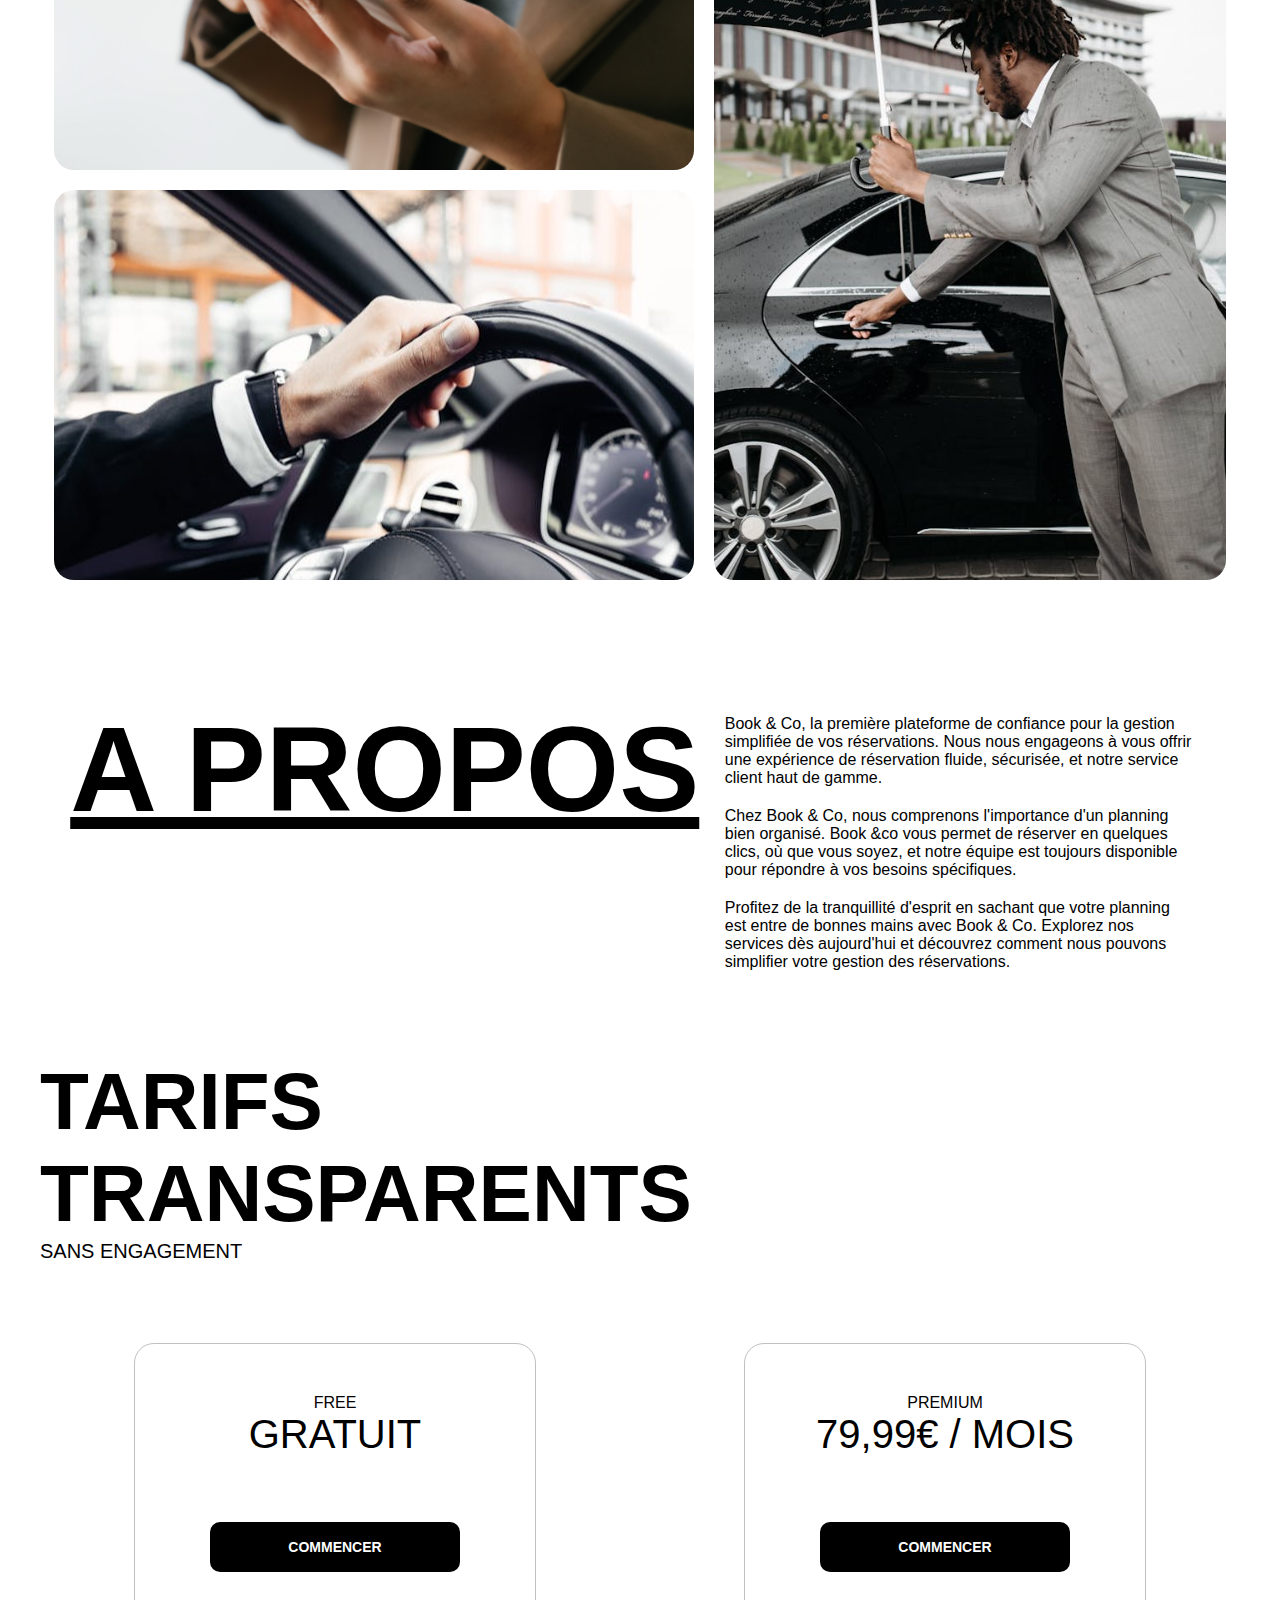
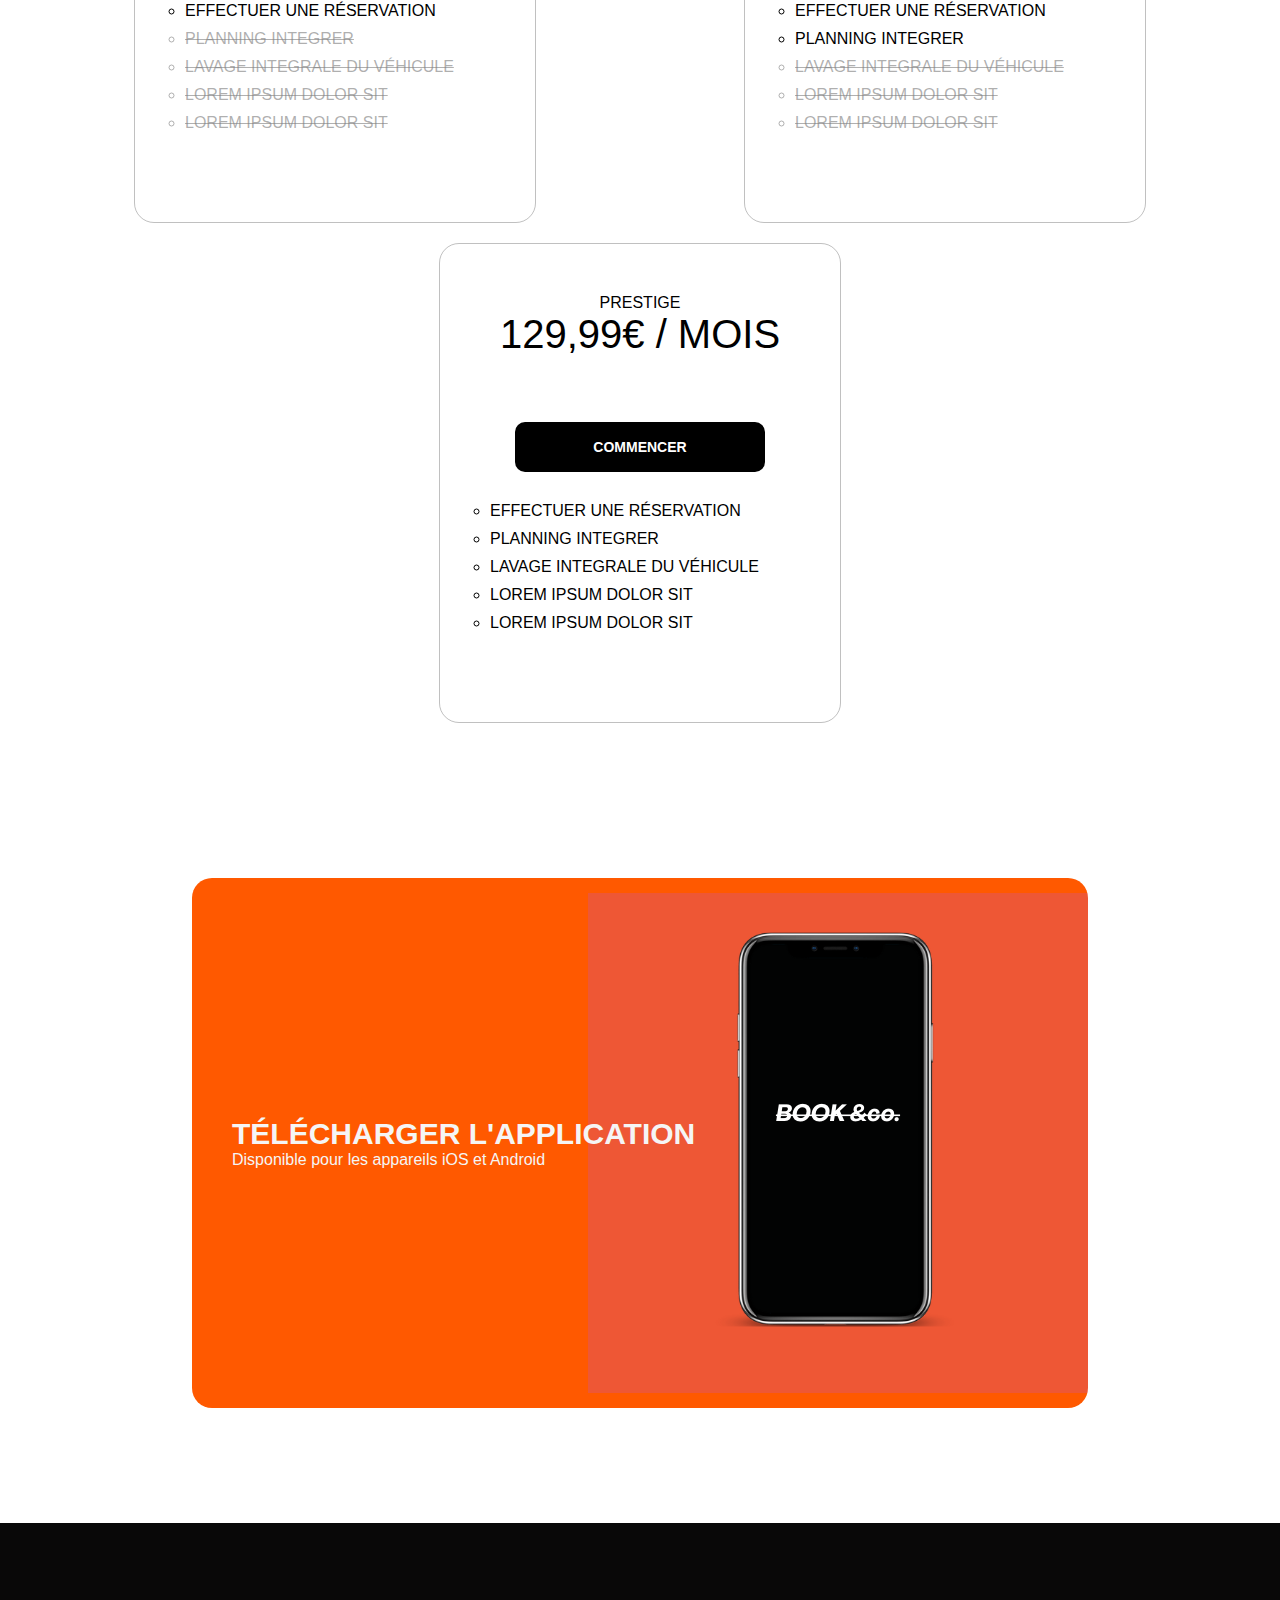
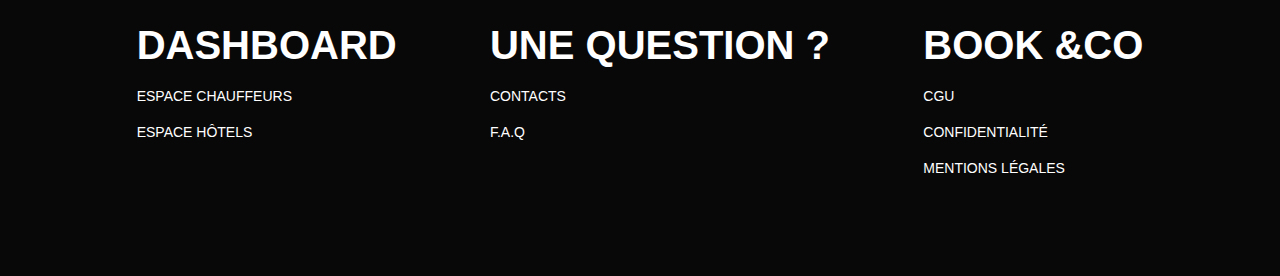
==== commit 0a5dc1e0: "mis a jour 28/04" ====
--- a/index.html
+++ b/index.html
@@ -17,12 +17,11 @@
       <div class="barre-nav">
         <div>
           <a href="#"
-            ><img src="asset/img/BOOK &co (10).png" alt="logo" width="150px"
+            ><img src="asset/img/logo.png" alt="logo" width="150px"
           /></a>
         </div>
         <div class="barre-nav-link">
           <a href="">Espace Chauffeur</a>
-          <a href="">Espace Hôtel</a>
           <a href="view/connexion.html">Connexion</a>
           <a href="view/inscription.html">Inscription</a>
           <button class="btn-nav-barre">
@@ -45,7 +44,7 @@
 
       <div class="accroche">
         <h2>Réservez un chauffeur de prestige</h2>
-        <button type="button" class="btn">Reserver</button>
+        <button type="button" class="btn"><a href="view/reservation.html">Réservation</a></button>
       </div>
     </section>
     <main class="main">
@@ -66,8 +65,8 @@
         </div>
       </section>
       <div class="btn-sign">
-        <button type="submit" class="btn">
-          <a href="view/connexion.html">s'inscrire</a>
+        <button type="submit" class="btn" href="view/reservation.html">
+          <a href="view/inscription.html">s'inscrire</a>
         </button>
       </div>
       <section>
@@ -116,7 +115,7 @@
           </div>
         </div>
       </section>
-      
+
       <article class="a-propos">
         <div class="article">
           <div class="title-article">
@@ -130,10 +129,10 @@
           <div class="all-block-article">
             <div class="blocks-left">
               <div class="block-article"></div>
-              
+
               <div class="block-article-2"></div>
             </div>
-            
+
             <div class="block-custom"></div>
           </div>
         </div>
@@ -163,6 +162,74 @@
             aujourd'hui et découvrez comment nous pouvons simplifier votre
             gestion des réservations.
           </p>
+        </div>
+      </section>
+      <section>
+        <div class="block-title-a-propos">
+          <div class="title-a-propos">
+            <h1>Tarifs transparents</h1>
+            <p>sans engagement</p>
+          </div>
+        </div>
+      </section>
+      <section class="table-offre">
+        <div class="table-offre-custom">
+          <div class="title-offre">
+            <p>Free</p>
+            <h2>Gratuit</h2>
+          </div>
+          <div class="btn-offre">
+            <button class="btn-offre-custom"><a href="view/inscription.html">Commencer</a></button>
+          </div>
+          <div class="list-offre">
+            <ul>
+              <li>Effectuer une réservation</li>
+              <div class="free">
+                <li>Planning integrer</li>
+                <li>Lavage integrale du véhicule</li>
+                <li>Lorem ipsum dolor sit</li>
+                <li>Lorem ipsum dolor sit</li>
+              </div>
+            </ul>
+          </div>
+        </div>
+        <div class="table-offre-custom">
+          <div class="title-offre">
+            <p>Premium</p>
+            <h2>79,99€ / mois</h2>
+          </div>
+          <div class="btn-offre">
+            <button><a href="view/inscription.html">Commencer</a></button>
+          </div>
+          <div class="list-offre">
+            <ul>
+              <li>Effectuer une réservation</li>
+              <li>Planning integrer</li>
+              <div class="premium">
+                <li>Lavage integrale du véhicule</li>
+                <li>Lorem ipsum dolor sit</li>
+                <li>Lorem ipsum dolor sit</li>
+              </div>
+            </ul>
+          </div>
+        </div>
+        <div class="table-offre-custom">
+          <div class="title-offre">
+            <p>Prestige</p>
+            <h2>129,99€ / mois</h2>
+          </div>
+          <div class="btn-offre">
+            <button><a href="view/inscription.html">Commencer</a></button>
+          </div>
+          <div class="list-offre">
+            <ul>
+              <li>Effectuer une réservation</li>
+              <li>Planning integrer</li>
+              <li>Lavage integrale du véhicule</li>
+              <li>Lorem ipsum dolor sit</li>
+              <li>Lorem ipsum dolor sit</li>
+            </ul>
+          </div>
         </div>
       </section>
       <section class="download">
--- a/asset/css/style.css
+++ b/asset/css/style.css
@@ -1,75 +1,74 @@
-*{
-    margin: 0;
-    padding: 0;
-    box-sizing: border-box;
+* {
+  margin: 0;
+  padding: 0;
+  box-sizing: border-box;
 }
 
-body{
-    font-family: Helvetica, sans-serif;
-    background: #fff;
+body {
+  font-family: Helvetica, sans-serif;
+  background: #fff;
 }
 
-html{
-    scroll-behavior: smooth;
+html {
+  scroll-behavior: smooth;
 }
 
-
-
-.barre-nav{
-    display: flex;
-    justify-content: space-between;
-    align-items: center;
-    gap: 40px;
-    height: 100px;
-    background: rgb(0, 0, 0);
-    padding: 20px;  
-
+.barre-nav {
+  display: flex;
+  justify-content: space-between;
+  align-items: center;
+  gap: 40px;
+  height: 100px;
+  background: rgb(0, 0, 0);
+  padding: 20px;
 }
 
-.barre-nav-link{
-    display: flex;
-    justify-content: space-between;
-    align-items: center;
-    gap: 30px;
-    
+.barre-nav-link {
+  display: flex;
+  justify-content: space-between;
+  align-items: center;
+  gap: 30px;
 }
 
-.menu-burger{
-   display: none;
+.menu-burger {
+  display: none;
 }
 
-a{
-    text-decoration: none;
-    color: rgb(255, 255, 255);
-    text-transform: uppercase;
-    font-size: 14px;
+a {
+  text-decoration: none;
+  color: rgb(255, 255, 255);
+  text-transform: uppercase;
+  font-size: 14px;
 }
 
-a:hover{
-    color: rgb(255, 89, 0);
-    transition: 0.5s;
+a:hover {
+  color: rgb(255, 89, 0);
+  transition: 0.5s;
 }
 
+.btn {
+  text-align: center;
+  width: 200px;
+  height: 60px;
+  background: black;
+  border: 2px solid black;
+  border-radius: 10px;
+  font-size: 20px;
+  color: white;
+  font-weight: 600;
+  text-transform: uppercase;
 
-
-
-.btn{
-    width: 150px;
-    height: 50px;
-    background: black;
-    border: 2px solid black;
-    border-radius: 10px;
+  a{
     font-size: 20px;
-    color: white;
-    font-weight: 600;
-    text-transform: uppercase;
-    
+  }
+  a:hover{
+    color: #fff;
+  }
+  
 }
 
-.btn:hover{
-    border: 2px solid rgb(255, 89, 0);
-    background: rgb(255, 89, 0);
-    transition: 0.5s;
+.btn:hover {
+  border: 2px solid rgb(255, 89, 0);
+  background: rgb(255, 89, 0);
+  transition: 0.5s;
 }
-
-
--- a/asset/css/index.css
+++ b/asset/css/index.css
@@ -1,6 +1,6 @@
 .header{
     height: 100vh;
-    background: linear-gradient(rgba(10, 10, 10, 0), rgba(0, 0, 0, 0.666)), url(../img/pexels-pavel-danilyuk-8425447.jpg);
+    background: linear-gradient(rgba(10, 10, 10, 0), rgba(0, 0, 0, 0.666)), url(../img/index-header.jpg);
     background-attachment: fixed;
     background-size: cover;
     background-position: bottom center;
@@ -47,6 +47,10 @@
 .main{
     background: #fff;
     margin: 40px;
+    display: flex;
+    flex-direction: column;
+    justify-content: center;
+    gap: 40px;
 }
 
 .title-main{
@@ -117,7 +121,7 @@
     text-align: center;
     gap: 15px;
     width: 600px;
-    background: url(../img/receptionists-5975962_640.jpg) rgb(255, 89, 0);
+    background: url(../img/hotel.jpg) rgb(255, 89, 0);
     background-size: cover;
     background-position: center center;
     height: 400px;
@@ -137,7 +141,7 @@
     text-align: center;
     gap: 15px;
     width: 600px;
-    background: url(../img/pexels-ron-lach-9519970.jpg) rgb(255, 89, 0);
+    background: url(../img/driver.jpg) rgb(255, 89, 0);
     background-size: cover;
     background-position: 5% 10%;
     height: 400px;
@@ -289,8 +293,106 @@
     text-transform: uppercase;
     height: 20vh;
     width: 300px;
-
-}
+    
+    ul{
+        list-style-type:circle;
+        li{
+            margin-block: 10px;
+        }
+        
+
+    }
+
+}
+
+.table-offre{
+    display: flex;
+    justify-content: space-around;
+    align-items: center;
+    flex-wrap: wrap;
+    gap: 20px;
+    color: black;
+    margin-block: 40px;
+}
+
+.table-offre-custom{
+    display: flex;
+    flex-direction: column;
+    justify-content: flex-start;
+    align-items: center;
+    gap: 20px;
+    padding: 50px;
+    border-radius: 20px;
+    border: 1px solid rgba(128, 128, 128, 0.495);
+}
+
+.btn-offre{
+    display: flex;
+    justify-content: center;
+    align-items: center;
+    text-align: center;
+    border-radius: 10px;
+    button{
+        height: 50px;
+        width: 250px;
+        background-color: black;
+        border: none;
+        border-radius: 10px;
+        a{
+            color: white;
+            font-weight: 600;
+            font-family:Helvetica, sans-serif;
+        }
+    }
+
+    button:hover{
+        background: rgb(255, 89, 0);
+    }
+}
+
+
+
+.title-offre{
+    display: flex;
+    flex-direction: column;
+    height: 12vh;
+    align-items: center;
+    width: 300px;
+    text-transform: uppercase;
+    h2{
+        font-size: 40px;
+        font-weight: 300;
+    }
+}
+
+.free{
+    text-decoration: line-through;
+    color: rgba(128, 128, 128, 0.622);
+}
+
+.premium{
+    text-decoration: line-through;
+    color: rgba(128, 128, 128, 0.622);
+
+}
+
+.list-offre{
+    text-transform: uppercase;
+    height: 20vh;
+    width: 300px;
+    
+    ul{
+        list-style-type:circle;
+        li{
+            margin-block: 10px;
+        }
+        
+
+    }
+
+}
+
+
 
 .all-block-article{
     display: flex;
@@ -330,19 +432,18 @@
 .p-article{
     display: flex;
     justify-content: flex-start;
-    color: black;
-    text-decoration: underline;
+    color: rgb(255, 89, 0);
     text-transform:none;
     font-size: 16px;
 }
 
 .p-article:hover{
-    color: rgb(255, 89, 0);
+    text-decoration: underline;
 }
 
 .block-article{
     gap: 15px;
-    background: url(../img/BOOK\ &co\ \(11\).png) no-repeat;
+    background: url(../img/etape-one.png) no-repeat;
     background-size: cover;
     background-position: center;
     width: 100%;
@@ -353,7 +454,7 @@
 }
 
 .block-article-2{
-    background: url(../img/pexels-453707837-15535503.jpg);
+    background: url(../img/etape-two.jpg);
     background-position: center;
     background-size: cover;
     gap: 15px;
@@ -364,7 +465,7 @@
 }
 
 .block-custom{
-    background: url(../img/pexels-pavel-danilyuk-8425054.jpg) no-repeat;
+    background: url(../img/etape-three.jpg) no-repeat;
     background-position: top center;
     background-size: cover;
     gap: 15px;
@@ -402,7 +503,7 @@
     justify-content: center;
     width: 70vw;
     height: 530px;
-    background: rgb(255, 89, 0) url(../img/BOOK\ &co\ \(2\).png) no-repeat;
+    background: rgb(255, 89, 0) url(../img/phone-download.png) no-repeat;
     background-position: center right;
     border-radius: 20px;
     padding: 40px;
@@ -593,4 +694,13 @@
         padding: 30px;
         border-radius: 20px;
       }
+
+    .title-a-propos{
+        display: flex;
+        flex-direction: column;
+        justify-content: center;
+        align-items: center;
+        text-align: center;
+        font-size: 30px;
+    }
 }